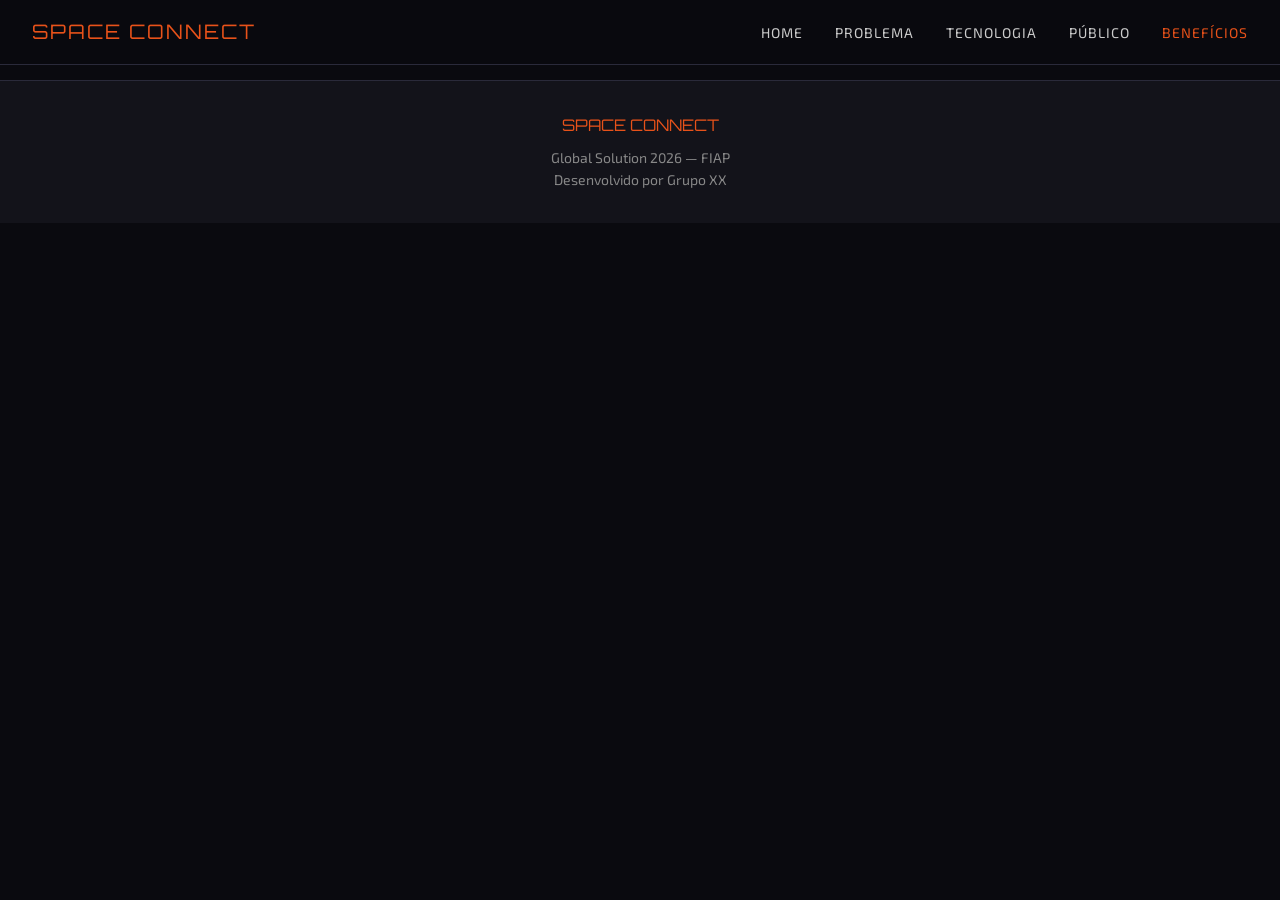
==== beneficios.html @ 13faae8f "feat: estrutura base do projeto" ====
<!DOCTYPE html>
<html lang="pt-BR">
<head>
  <meta charset="UTF-8" />
  <meta name="viewport" content="width=device-width, initial-scale=1.0" />
  <title>Space Connect</title>
  <link rel="stylesheet" href="css/style.css" />
</head>
<body>

  <!-- header -->
  <header class="header">
    <a href="index.html" class="header__logo">SPACE CONNECT</a>
    <button class="menu-toggle" aria-label="Abrir menu">
      <span></span><span></span><span></span>
    </button>
    <nav>
      <ul class="nav__lista">
        <li><a href="index.html"      class="nav__link">Home</a></li>
        <li><a href="problema.html"   class="nav__link">Problema</a></li>
        <li><a href="tecnologia.html" class="nav__link">Tecnologia</a></li>
        <li><a href="publico.html"    class="nav__link">Público</a></li>
        <li><a href="beneficios.html" class="nav__link">Benefícios</a></li>
      </ul>
    </nav>
  </header>

  <!-- Conteudo -->
  <main style="padding-top: 80px;">

  </main>

  <!-- Footer -->
  <footer class="footer">
    <p class="footer__nome">SPACE CONNECT</p>
    <p>Global Solution 2026 — FIAP</p>
    <p>Desenvolvido por Grupo XX</p>
  </footer>

  <script src="js/main.js"></script>
</body>
</html>
---- css/style.css ----
@import url('https://fonts.googleapis.com/css2?family=Orbitron:wght@400;700;900&family=Exo+2:wght@300;400;600&display=swap');
@import 'reset.css';
@import 'variables.css';

/* ========================
   BASE
======================== */
body {
  background-color: var(--cor-fundo);
  color: var(--cor-texto);
  font-family: var(--fonte-corpo);
}

h1, h2, h3, h4 {
  font-family: var(--fonte-titulo);
  color: var(--cor-secundaria);
  line-height: 1.2;
}

/* ========================
   HEADER / NAV
======================== */
.header {
  position: fixed;
  top: 0;
  left: 0;
  width: 100%;
  z-index: 100;
  padding: var(--espaco-sm) var(--espaco-md);
  display: flex;
  justify-content: space-between;
  align-items: center;
  background: rgba(10, 10, 15, 0.85);
  backdrop-filter: blur(10px);
  border-bottom: 1px solid var(--cor-borda);
}

.header__logo {
  font-family: var(--fonte-titulo);
  font-size: var(--tamanho-lg);
  color: var(--cor-primaria);
  letter-spacing: 2px;
}

.nav__lista {
  display: flex;
  gap: var(--espaco-md);
}

.nav__link {
  font-size: var(--tamanho-sm);
  color: var(--cor-texto);
  letter-spacing: 1px;
  text-transform: uppercase;
  transition: color var(--transicao);
  position: relative;
}

.nav__link::after {
  content: '';
  position: absolute;
  bottom: -4px;
  left: 0;
  width: 0;
  height: 2px;
  background: var(--cor-primaria);
  transition: width var(--transicao);
}

.nav__link:hover {
  color: var(--cor-primaria);
}

.nav__link:hover::after {
  width: 100%;
}

.nav__link.ativo {
  color: var(--cor-primaria);
}

/* Menu hambúrguer */
.menu-toggle {
  display: none;
  flex-direction: column;
  gap: 5px;
  cursor: pointer;
}

.menu-toggle span {
  width: 24px;
  height: 2px;
  background: var(--cor-secundaria);
  transition: all var(--transicao);
}

/* ========================
   FOOTER
======================== */
.footer {
  background: var(--cor-fundo-card);
  border-top: 1px solid var(--cor-borda);
  padding: var(--espaco-md);
  text-align: center;
  color: var(--cor-texto-suave);
  font-size: var(--tamanho-sm);
}

.footer__nome {
  color: var(--cor-primaria);
  font-family: var(--fonte-titulo);
  font-size: var(--tamanho-md);
  margin-bottom: var(--espaco-xs);
}

/* ========================
   SEÇÕES GERAIS
======================== */
.secao {
  padding: var(--espaco-lg) var(--espaco-md);
  max-width: 1200px;
  margin: 0 auto;
}

.secao__titulo {
  font-size: var(--tamanho-xl);
  margin-bottom: var(--espaco-md);
  text-align: center;
}

.secao__titulo span {
  color: var(--cor-primaria);
}

/* ========================
   CARDS
======================== */
.card {
  background: var(--cor-fundo-card);
  border: 1px solid var(--cor-borda);
  border-radius: var(--raio-borda);
  padding: var(--espaco-md);
  transition: transform var(--transicao), border-color var(--transicao);
}

.card:hover {
  transform: translateY(-4px);
  border-color: var(--cor-primaria);
}

/* ========================
   BOTÕES
======================== */
.btn {
  display: inline-block;
  padding: 0.75rem 2rem;
  border-radius: var(--raio-borda);
  font-family: var(--fonte-titulo);
  font-size: var(--tamanho-sm);
  letter-spacing: 1px;
  text-transform: uppercase;
  transition: all var(--transicao);
}

.btn--primario {
  background: var(--cor-primaria);
  color: var(--cor-secundaria);
}

.btn--primario:hover {
  background: transparent;
  border: 1px solid var(--cor-primaria);
  color: var(--cor-primaria);
}

/* ========================
   RESPONSIVIDADE
======================== */
@media (max-width: 768px) {
  .menu-toggle {
    display: flex;
  }

  .nav__lista {
    display: none;
    flex-direction: column;
    position: absolute;
    top: 100%;
    left: 0;
    width: 100%;
    background: var(--cor-fundo);
    padding: var(--espaco-sm) var(--espaco-md);
    border-top: 1px solid var(--cor-borda);
  }

  .nav__lista.aberto {
    display: flex;
  }

  .secao__titulo {
    font-size: var(--tamanho-lg);
  }
}

/* ========================
   ANIMAÇÕES
======================== */
.fade-in {
  opacity: 0;
  transform: translateY(20px);
  transition: opacity 0.6s ease, transform 0.6s ease;
}

.fade-in.visivel {
  opacity: 1;
  transform: translateY(0);
}
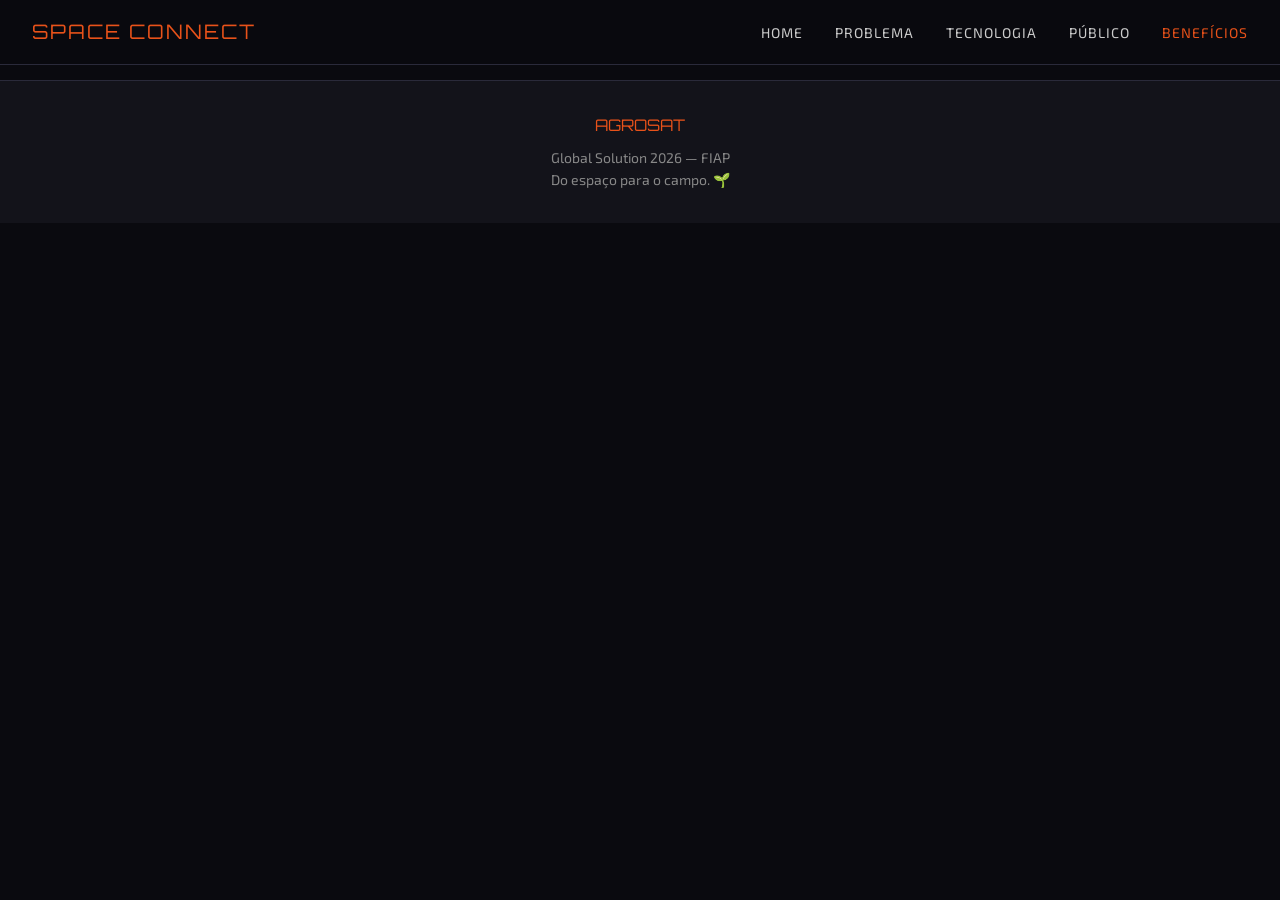
==== commit ad773772: "Style: Alinhado footer nas paginas" ====
--- a/beneficios.html
+++ b/beneficios.html
@@ -3,7 +3,7 @@
 <head>
   <meta charset="UTF-8" />
   <meta name="viewport" content="width=device-width, initial-scale=1.0" />
-  <title>Space Connect</title>
+  <title>AgroSat</title>
   <link rel="stylesheet" href="css/style.css" />
 </head>
 <body>
@@ -32,9 +32,9 @@
 
   <!-- Footer -->
   <footer class="footer">
-    <p class="footer__nome">SPACE CONNECT</p>
+    <p class="footer__nome">AGROSAT</p>
     <p>Global Solution 2026 — FIAP</p>
-    <p>Desenvolvido por Grupo XX</p>
+    <p>Do espaço para o campo. 🌱</p>
   </footer>
 
   <script src="js/main.js"></script>
--- a/css/style.css
+++ b/css/style.css
@@ -2,13 +2,16 @@
 @import 'reset.css';
 @import 'variables.css';
 
-/* ========================
-   BASE
-======================== */
+main {
+  padding-top: 80px;
+}
+
+/* BASE */
 body {
   background-color: var(--cor-fundo);
   color: var(--cor-texto);
   font-family: var(--fonte-corpo);
+  overflow-x: hidden;
 }
 
 h1, h2, h3, h4 {
@@ -17,9 +20,7 @@
   line-height: 1.2;
 }
 
-/* ========================
-   HEADER / NAV
-======================== */
+/* HEADER / NAV */
 .header {
   position: fixed;
   top: 0;
@@ -79,7 +80,7 @@
   color: var(--cor-primaria);
 }
 
-/* Menu hambúrguer */
+/* MENU MOBILE */
 .menu-toggle {
   display: none;
   flex-direction: column;
@@ -94,9 +95,7 @@
   transition: all var(--transicao);
 }
 
-/* ========================
-   FOOTER
-======================== */
+/* FOOTER */
 .footer {
   background: var(--cor-fundo-card);
   border-top: 1px solid var(--cor-borda);
@@ -113,9 +112,7 @@
   margin-bottom: var(--espaco-xs);
 }
 
-/* ========================
-   SEÇÕES GERAIS
-======================== */
+/* SEÇÕES */
 .secao {
   padding: var(--espaco-lg) var(--espaco-md);
   max-width: 1200px;
@@ -132,9 +129,14 @@
   color: var(--cor-primaria);
 }
 
-/* ========================
-   CARDS
-======================== */
+.secao__texto {
+  max-width: 800px;
+  margin: 0 auto var(--espaco-md);
+  text-align: center;
+  font-size: var(--tamanho-md);
+}
+
+/* CARDS */
 .card {
   background: var(--cor-fundo-card);
   border: 1px solid var(--cor-borda);
@@ -148,9 +150,23 @@
   border-color: var(--cor-primaria);
 }
 
-/* ========================
-   BOTÕES
-======================== */
+.card__icone {
+  font-size: 3rem;
+  margin-bottom: var(--espaco-sm);
+}
+
+.card__titulo {
+  font-size: var(--tamanho-lg);
+  margin-bottom: var(--espaco-xs);
+  color: var(--cor-primaria);
+}
+
+.card__texto {
+  font-size: var(--tamanho-sm);
+  color: var(--cor-texto);
+}
+
+/* BOTÕES */
 .btn {
   display: inline-block;
   padding: 0.75rem 2rem;
@@ -160,6 +176,7 @@
   letter-spacing: 1px;
   text-transform: uppercase;
   transition: all var(--transicao);
+  border: 1px solid transparent;
 }
 
 .btn--primario {
@@ -169,13 +186,129 @@
 
 .btn--primario:hover {
   background: transparent;
-  border: 1px solid var(--cor-primaria);
-  color: var(--cor-primaria);
-}
-
-/* ========================
-   RESPONSIVIDADE
-======================== */
+  border-color: var(--cor-primaria);
+  color: var(--cor-primaria);
+}
+
+/* HERO COM IMAGEM REALISTA */
+.hero {
+  min-height: 100vh;
+  display: flex;
+  align-items: center;
+  justify-content: center;
+  padding: var(--espaco-lg) var(--espaco-md);
+  position: relative;
+  overflow: hidden;
+  width: 100%;
+
+  /* IMAGEM DE FUNDO COM ESCURECIMENTO */
+  background:
+    linear-gradient(
+      135deg,
+      rgba(10, 15, 10, 0.80) 0%,
+      rgba(10, 30, 15, 0.65) 50%,
+      rgba(10, 15, 10, 0.90) 100%
+    ),
+    url('../assets/images/imagem1.jpg') center/cover no-repeat;
+  background-attachment: fixed;
+}
+
+.hero__conteudo {
+  text-align: center;
+  max-width: 800px;
+  width: 100%;
+  margin: 0 auto;
+  position: relative;
+  z-index: 2;
+  animation: subir 1s ease;
+  padding: var(--espaco-md);
+  background: rgba(10, 15, 10, 0.55);
+  backdrop-filter: blur(8px);
+  border-radius: var(--raio-borda);
+  border: 1px solid rgba(76, 175, 80, 0.2);
+}
+
+.hero__titulo {
+  font-size: clamp(3rem, 8vw, 6rem);
+  font-family: var(--fonte-titulo);
+  letter-spacing: 4px;
+  color: var(--cor-secundaria);
+  margin-bottom: var(--espaco-sm);
+  text-shadow: 0 2px 15px rgba(0, 0, 0, 0.9);
+}
+
+.hero__titulo span {
+  color: var(--cor-primaria);
+}
+
+.hero__slogan {
+  font-size: var(--tamanho-lg);
+  color: var(--cor-destaque);
+  margin-bottom: var(--espaco-sm);
+  font-style: italic;
+  text-shadow: 0 2px 10px rgba(0, 0, 0, 0.8);
+}
+
+.hero__descricao {
+  font-size: var(--tamanho-md);
+  margin-bottom: var(--espaco-md);
+  color: var(--cor-texto);
+  max-width: 600px;
+  margin-left: auto;
+  margin-right: auto;
+  text-shadow: 0 1px 8px rgba(0, 0, 0, 0.9);
+}
+
+@keyframes subir {
+  from { opacity: 0; transform: translateY(30px); }
+  to   { opacity: 1; transform: translateY(0); }
+}
+
+/* ANTENA PULSANTE */
+.antena {
+  position: absolute;
+  bottom: 40px;
+  right: 40px;
+  font-size: 3rem;
+  z-index: 1;
+}
+
+.onda {
+  position: absolute;
+  top: 50%;
+  left: 50%;
+  width: 60px;
+  height: 60px;
+  border: 2px solid var(--cor-primaria);
+  border-radius: 50%;
+  transform: translate(-50%, -50%);
+  animation: pulsar 3s ease-out infinite;
+  opacity: 0;
+}
+
+.onda:nth-child(2) { animation-delay: 1s; }
+.onda:nth-child(3) { animation-delay: 2s; }
+
+@keyframes pulsar {
+  0%   { transform: translate(-50%, -50%) scale(0.5); opacity: 1; }
+  100% { transform: translate(-50%, -50%) scale(3);   opacity: 0; }
+}
+
+/* DESTAQUES  */
+.destaques__grid {
+  display: grid;
+  grid-template-columns: repeat(auto-fit, minmax(260px, 1fr));
+  gap: var(--espaco-md);
+  margin-top: var(--espaco-md);
+}
+
+/* CTA */
+.cta {
+  text-align: center;
+  padding-bottom: var(--espaco-lg);
+}
+
+/* RESPONSIVIDADE */
 @media (max-width: 768px) {
   .menu-toggle {
     display: flex;
@@ -200,11 +333,20 @@
   .secao__titulo {
     font-size: var(--tamanho-lg);
   }
-}
-
-/* ========================
-   ANIMAÇÕES
-======================== */
+
+  .antena {
+    bottom: 20px;
+    right: 20px;
+    font-size: 2rem;
+  }
+
+  /* No celular */
+  .hero {
+    background-attachment: scroll;
+  }
+}
+
+/* ANIMAÇÕES GERAIS */
 .fade-in {
   opacity: 0;
   transform: translateY(20px);
@@ -214,4 +356,721 @@
 .fade-in.visivel {
   opacity: 1;
   transform: translateY(0);
+}
+
+/* ── HERO ── */
+.publico-hero {
+  min-height: 42vh;
+  display: flex;
+  align-items: flex-end;
+  padding: var(--espaco-lg) var(--espaco-md) var(--espaco-md);
+  position: relative;
+  overflow: hidden;
+  background:
+    linear-gradient(to bottom, rgba(10,15,10,0.55) 0%, rgba(10,15,10,0.96) 100%),
+    url('../assets/images/imagem1.jpg') center/cover no-repeat;
+}
+.publico-hero__conteudo {
+  position: relative;
+  z-index: 2;
+  max-width: 1200px;
+  width: 100%;
+  margin: 0 auto;
+}
+.publico-hero__badge {
+  display: inline-block;
+  font-family: var(--fonte-titulo);
+  font-size: 0.7rem;
+  letter-spacing: 3px;
+  text-transform: uppercase;
+  color: var(--cor-primaria);
+  border: 1px solid var(--cor-primaria);
+  padding: 0.3rem 1rem;
+  border-radius: 2px;
+  margin-bottom: var(--espaco-sm);
+  opacity: 0;
+  animation: subir 0.6s ease 0.1s forwards;
+}
+.publico-hero__titulo {
+  font-size: clamp(2.2rem, 6vw, 4.5rem);
+  font-family: var(--fonte-titulo);
+  color: var(--cor-secundaria);
+  line-height: 1.1;
+  max-width: 700px;
+  opacity: 0;
+  animation: subir 0.6s ease 0.25s forwards;
+}
+.publico-hero__titulo span { color: var(--cor-primaria); }
+
+/* ── LINHA DECORATIVA ── */
+.linha-decorativa {
+  width: 100%;
+  height: 1px;
+  background: linear-gradient(to right, var(--cor-primaria), transparent);
+}
+
+/* ── CONTEÚDO ── */
+.publico-conteudo {
+  max-width: 1200px;
+  margin: 0 auto;
+  padding: var(--espaco-lg) var(--espaco-md);
+}
+
+/* ── INTRO ── */
+.publico-intro {
+  text-align: center;
+  max-width: 700px;
+  margin: 0 auto var(--espaco-lg);
+}
+.publico-intro__texto {
+  font-size: var(--tamanho-md);
+  color: var(--cor-texto);
+  line-height: 1.8;
+}
+
+/* ── SEÇÃO TÍTULO ── */
+.publico-secao-titulo {
+  font-size: var(--tamanho-lg);
+  font-family: var(--fonte-titulo);
+  color: var(--cor-secundaria);
+  margin-bottom: var(--espaco-md);
+  display: flex;
+  align-items: center;
+  gap: var(--espaco-sm);
+}
+.publico-secao-titulo::after {
+  content: '';
+  flex: 1;
+  height: 1px;
+  background: var(--cor-borda);
+}
+
+/* ── GRID DE ATORES ── */
+.atores-grid {
+  display: grid;
+  grid-template-columns: repeat(2, 1fr);
+  gap: var(--espaco-md);
+  margin-bottom: var(--espaco-lg);
+}
+
+/* card principal (agricultor) ocupa linha inteira */
+.ator-card--destaque {
+  grid-column: 1 / -1;
+  display: grid;
+  grid-template-columns: auto 1fr;
+  gap: var(--espaco-md);
+  align-items: center;
+}
+
+.ator-card {
+  background: var(--cor-fundo-card);
+  border: 1px solid var(--cor-borda);
+  border-radius: var(--raio-borda);
+  padding: var(--espaco-md);
+  transition: transform var(--transicao), border-color var(--transicao);
+  position: relative;
+  overflow: hidden;
+}
+.ator-card::before {
+  content: '';
+  position: absolute;
+  top: 0; left: 0; right: 0;
+  height: 3px;
+}
+.ator-card--agricultor::before { background: var(--cor-primaria); }
+.ator-card--tecnico::before    { background: #FFC107; }
+.ator-card--admin::before      { background: #2196F3; }
+.ator-card--satelite::before   { background: #9C27B0; }
+
+.ator-card:hover {
+  transform: translateY(-4px);
+  border-color: var(--cor-primaria);
+}
+
+.ator-card__icone {
+  font-size: 3.5rem;
+  line-height: 1;
+}
+
+.ator-card__tag {
+  font-family: var(--fonte-titulo);
+  font-size: 0.65rem;
+  letter-spacing: 3px;
+  text-transform: uppercase;
+  margin-bottom: var(--espaco-xs);
+}
+.ator-card--agricultor .ator-card__tag { color: var(--cor-primaria); }
+.ator-card--tecnico    .ator-card__tag { color: #FFC107; }
+.ator-card--admin      .ator-card__tag { color: #2196F3; }
+.ator-card--satelite   .ator-card__tag { color: #9C27B0; }
+
+.ator-card__titulo {
+  font-family: var(--fonte-titulo);
+  font-size: var(--tamanho-lg);
+  color: var(--cor-secundaria);
+  margin-bottom: var(--espaco-xs);
+}
+
+.ator-card__texto {
+  font-size: var(--tamanho-sm);
+  color: var(--cor-texto-suave);
+  line-height: 1.7;
+}
+
+/* badge "Usuário Primário" */
+.ator-card__badge {
+  display: inline-block;
+  margin-top: var(--espaco-sm);
+  font-family: var(--fonte-titulo);
+  font-size: 0.65rem;
+  letter-spacing: 2px;
+  text-transform: uppercase;
+  padding: 0.25rem 0.8rem;
+  border-radius: 2px;
+  background: rgba(76,175,80,0.12);
+  color: var(--cor-primaria);
+  border: 1px solid var(--cor-primaria);
+}
+
+/* ── LISTA DE ACESSO ── */
+.ator-card__acesso {
+  margin-top: var(--espaco-sm);
+  display: flex;
+  flex-wrap: wrap;
+  gap: 8px;
+}
+.ator-card__acesso-item {
+  font-size: 0.72rem;
+  padding: 0.2rem 0.7rem;
+  border-radius: 2px;
+  background: var(--cor-fundo);
+  border: 1px solid var(--cor-borda);
+  color: var(--cor-texto-suave);
+  font-family: var(--fonte-titulo);
+  letter-spacing: 1px;
+  text-transform: uppercase;
+}
+
+/* ── CTA FINAL ── */
+.publico-cta {
+  text-align: center;
+  padding-bottom: var(--espaco-lg);
+}
+.publico-cta__texto {
+  font-size: var(--tamanho-md);
+  color: var(--cor-texto-suave);
+  margin-bottom: var(--espaco-md);
+  max-width: 600px;
+  margin-left: auto;
+  margin-right: auto;
+  line-height: 1.7;
+}
+
+/* ── RESPONSIVO ── */
+@media (max-width: 768px) {
+  .atores-grid { grid-template-columns: 1fr; }
+  .ator-card--destaque {
+    grid-column: auto;
+    grid-template-columns: 1fr;
+  }
+}
+
+/* ================================================== */
+/* TECNOLOGIA */
+/* ================================================== */
+
+.tech-page {
+  position: relative;
+}
+
+/* textura de fundo */
+
+.tech-page::before {
+  content: '';
+  position: fixed;
+  inset: 0;
+
+  background-image:
+    radial-gradient(
+      rgba(255,255,255,0.03) 1px,
+      transparent 1px
+    );
+
+  background-size: 30px 30px;
+
+  pointer-events: none;
+  z-index: -1;
+}
+
+/* -------- HERO -------- */
+
+.tech-hero {
+  min-height: 78vh;
+  display: flex;
+  align-items: center;
+  justify-content: center;
+  padding: var(--espaco-xl) var(--espaco-md);
+  position: relative;
+  overflow: hidden;
+
+  background:
+    linear-gradient(
+      135deg,
+      rgba(5, 10, 20, 0.88) 0%,
+      rgba(10, 20, 35, 0.72) 50%,
+      rgba(5, 10, 20, 0.92) 100%
+    ),
+    url('../assets/images/tecnologia.jpeg') center/cover no-repeat;
+
+  background-attachment: fixed;
+}
+
+/* glow */
+
+.tech-hero__glow {
+  position: absolute;
+  width: 500px;
+  height: 500px;
+
+  background: rgba(232,82,26,0.10);
+
+  border-radius: 50%;
+  filter: blur(120px);
+
+  top: -150px;
+  right: -100px;
+}
+
+.tech-hero__conteudo {
+  position: relative;
+  z-index: 2;
+
+  max-width: 850px;
+  text-align: center;
+}
+
+.tech-hero__badge {
+  display: inline-block;
+
+  padding: 0.4rem 1rem;
+  margin-bottom: var(--espaco-sm);
+
+  border: 1px solid var(--cor-primaria);
+  border-radius: 40px;
+
+  color: var(--cor-primaria);
+
+  font-size: 0.75rem;
+  letter-spacing: 2px;
+  text-transform: uppercase;
+}
+
+.tech-hero__titulo {
+  font-size: clamp(3rem, 7vw, 5rem);
+  margin-bottom: var(--espaco-md);
+  line-height: 1.1;
+}
+
+.tech-hero__titulo span {
+  color: var(--cor-primaria);
+}
+
+.tech-hero__texto {
+  max-width: 700px;
+
+  margin:
+    0 auto
+    var(--espaco-md);
+
+  color: var(--cor-texto);
+
+  line-height: 1.9;
+  font-size: 1.1rem;
+}
+
+/* -------- INTRO -------- */
+
+.tech-intro__container {
+  display: grid;
+  grid-template-columns: 1fr 1fr;
+  gap: var(--espaco-lg);
+  align-items: center;
+}
+
+.tech-intro__texto p {
+  margin-bottom: var(--espaco-sm);
+  line-height: 1.9;
+}
+
+.tech-intro__visual {
+  display: flex;
+  flex-direction: column;
+  gap: var(--espaco-sm);
+}
+
+.visual-card {
+  background: var(--cor-fundo-card);
+  border: 1px solid var(--cor-borda);
+  border-radius: var(--raio-borda);
+
+  padding: var(--espaco-md);
+
+  display: flex;
+  align-items: center;
+  gap: var(--espaco-sm);
+
+  transition: var(--transicao);
+}
+
+.visual-card:hover {
+  transform: translateX(6px);
+  border-color: var(--cor-primaria);
+}
+
+.visual-card span {
+  font-size: 2rem;
+}
+
+/* -------- STATS -------- */
+
+.tech-stats {
+  padding-top: 0;
+}
+
+.stats-grid {
+  display: grid;
+  grid-template-columns: repeat(auto-fit, minmax(220px, 1fr));
+  gap: var(--espaco-md);
+}
+
+.stat-card {
+  background:
+    linear-gradient(
+      180deg,
+      rgba(255,255,255,0.03),
+      rgba(255,255,255,0.01)
+    );
+
+  border: 1px solid var(--cor-borda);
+  border-radius: var(--raio-borda);
+
+  padding: var(--espaco-md);
+
+  text-align: center;
+}
+
+.stat-card strong {
+  display: block;
+
+  margin-bottom: 0.5rem;
+
+  font-size: 2rem;
+  color: var(--cor-primaria);
+
+  font-family: var(--fonte-titulo);
+}
+
+.stat-card span {
+  color: var(--cor-texto-suave);
+}
+
+/* -------- HEADER -------- */
+
+.tech-header {
+  margin-bottom: var(--espaco-lg);
+  text-align: center;
+}
+
+.tech-header::after {
+  content: '';
+
+  width: 80px;
+  height: 2px;
+
+  background: var(--cor-primaria);
+
+  display: block;
+
+  margin:
+    1rem auto 0;
+}
+
+/* -------- PROCESSO -------- */
+
+.processo-grid {
+  display: grid;
+  grid-template-columns: repeat(auto-fit, minmax(250px, 1fr));
+  gap: var(--espaco-md);
+}
+
+.processo-card {
+  background: var(--cor-fundo-card);
+
+  border: 1px solid var(--cor-borda);
+  border-radius: var(--raio-borda);
+
+  padding: var(--espaco-md);
+
+  transition: var(--transicao);
+}
+
+.processo-card:hover {
+  transform: translateY(-6px);
+  border-color: var(--cor-primaria);
+}
+
+.processo-card__topo {
+  display: flex;
+  justify-content: space-between;
+  align-items: center;
+
+  margin-bottom: var(--espaco-md);
+}
+
+.processo-card__numero {
+  color: var(--cor-primaria);
+
+  font-family: var(--fonte-titulo);
+  font-size: 1.3rem;
+}
+
+.processo-card__icone {
+  font-size: 2rem;
+}
+
+.processo-card__titulo {
+  margin-bottom: var(--espaco-sm);
+}
+
+.processo-card__texto {
+  color: var(--cor-texto-suave);
+  line-height: 1.8;
+}
+
+/* -------- RECURSOS -------- */
+
+.tech-recursos {
+  background:
+    linear-gradient(
+      to bottom,
+      rgba(255,255,255,0.02),
+      transparent
+    );
+}
+
+.recursos-grid {
+  display: grid;
+  grid-template-columns: repeat(auto-fit, minmax(240px, 1fr));
+  gap: var(--espaco-md);
+}
+
+.recurso-card {
+  background: var(--cor-fundo-card);
+
+  border: 1px solid var(--cor-borda);
+  border-radius: var(--raio-borda);
+
+  padding: var(--espaco-md);
+
+  transition: var(--transicao);
+}
+
+.recurso-card:hover {
+  transform: translateY(-6px);
+  border-color: var(--cor-primaria);
+}
+
+.recurso-card__icone {
+  width: 70px;
+  height: 70px;
+
+  display: flex;
+  align-items: center;
+  justify-content: center;
+
+  margin-bottom: var(--espaco-sm);
+
+  border-radius: 50%;
+
+  background: rgba(232,82,26,0.1);
+  border: 1px solid rgba(232,82,26,0.3);
+
+  font-size: 2rem;
+}
+
+.recurso-card__titulo {
+  margin-bottom: var(--espaco-sm);
+  color: var(--cor-primaria);
+}
+
+.recurso-card__texto {
+  color: var(--cor-texto-suave);
+  line-height: 1.8;
+}
+
+/* -------- DASHBOARD -------- */
+
+.dashboard {
+  display: grid;
+  grid-template-columns: 1fr 1fr;
+  gap: var(--espaco-lg);
+
+  align-items: center;
+}
+
+.dashboard__label {
+  color: var(--cor-primaria);
+
+  margin-bottom: var(--espaco-sm);
+
+  text-transform: uppercase;
+  letter-spacing: 2px;
+}
+
+.dashboard__titulo {
+  margin-bottom: var(--espaco-sm);
+  font-size: clamp(2rem, 5vw, 3rem);
+}
+
+.dashboard__texto {
+  color: var(--cor-texto);
+  line-height: 1.9;
+}
+
+.dashboard__mockup {
+  display: flex;
+  flex-direction: column;
+  gap: var(--espaco-sm);
+}
+
+.mockup-card {
+  background: var(--cor-fundo-card);
+
+  border: 1px solid var(--cor-borda);
+  border-radius: var(--raio-borda);
+
+  padding: var(--espaco-md);
+}
+
+.mockup-card p {
+  margin-bottom: 0.5rem;
+  color: var(--cor-texto-suave);
+}
+
+.mockup-card strong {
+  font-size: 1.4rem;
+}
+
+.mockup-card--alerta {
+  border-color: #ff5252;
+}
+
+/* -------- IMPACTO -------- */
+
+.tech-impacto {
+  padding:
+    var(--espaco-xl)
+    var(--espaco-md);
+
+  background:
+    linear-gradient(
+      rgba(19,19,26,0.8),
+      rgba(10,10,15,0.95)
+    );
+
+  text-align: center;
+}
+
+.tech-impacto__conteudo {
+  max-width: 850px;
+  margin: 0 auto;
+}
+
+.tech-impacto__texto {
+  line-height: 1.9;
+  font-size: 1.1rem;
+}
+
+/* ---------- CTA FINAL ---------- */
+
+.tech-cta {
+  text-align: center;
+
+  padding:
+    var(--espaco-lg)
+    var(--espaco-md);
+
+  position: relative;
+}
+
+/* linha simples acima */
+.tech-cta::before {
+  content: '';
+
+  display: block;
+
+  width: 120px;
+  height: 1px;
+
+  margin:
+    0 auto
+    2.5rem;
+
+  background:
+    linear-gradient(
+      to right,
+      transparent,
+      var(--cor-primaria),
+      transparent
+    );
+}
+
+.tech-cta__titulo {
+  font-size: clamp(2rem, 5vw, 4rem);
+
+  margin-bottom: 1rem;
+
+  max-width: 900px;
+  margin-inline: auto;
+}
+
+.tech-cta__texto {
+  color: var(--cor-texto-suave);
+
+  margin-bottom: 2rem;
+
+  font-size: var(--tamanho-md);
+}
+
+/* -------- RESPONSIVO -------- */
+
+@media (max-width: 900px) {
+
+  .tech-intro__container,
+  .dashboard {
+    grid-template-columns: 1fr;
+  }
+
+}
+
+@media (max-width: 768px) {
+
+  .tech-hero {
+    min-height: 75vh;
+
+    padding:
+      calc(var(--espaco-xl) + 40px)
+      var(--espaco-sm)
+      var(--espaco-lg);
+  }
+
+  .tech-hero__texto {
+    font-size: 1rem;
+  }
+
+  .processo-grid,
+  .recursos-grid {
+    grid-template-columns: 1fr;
+  }
+
 }
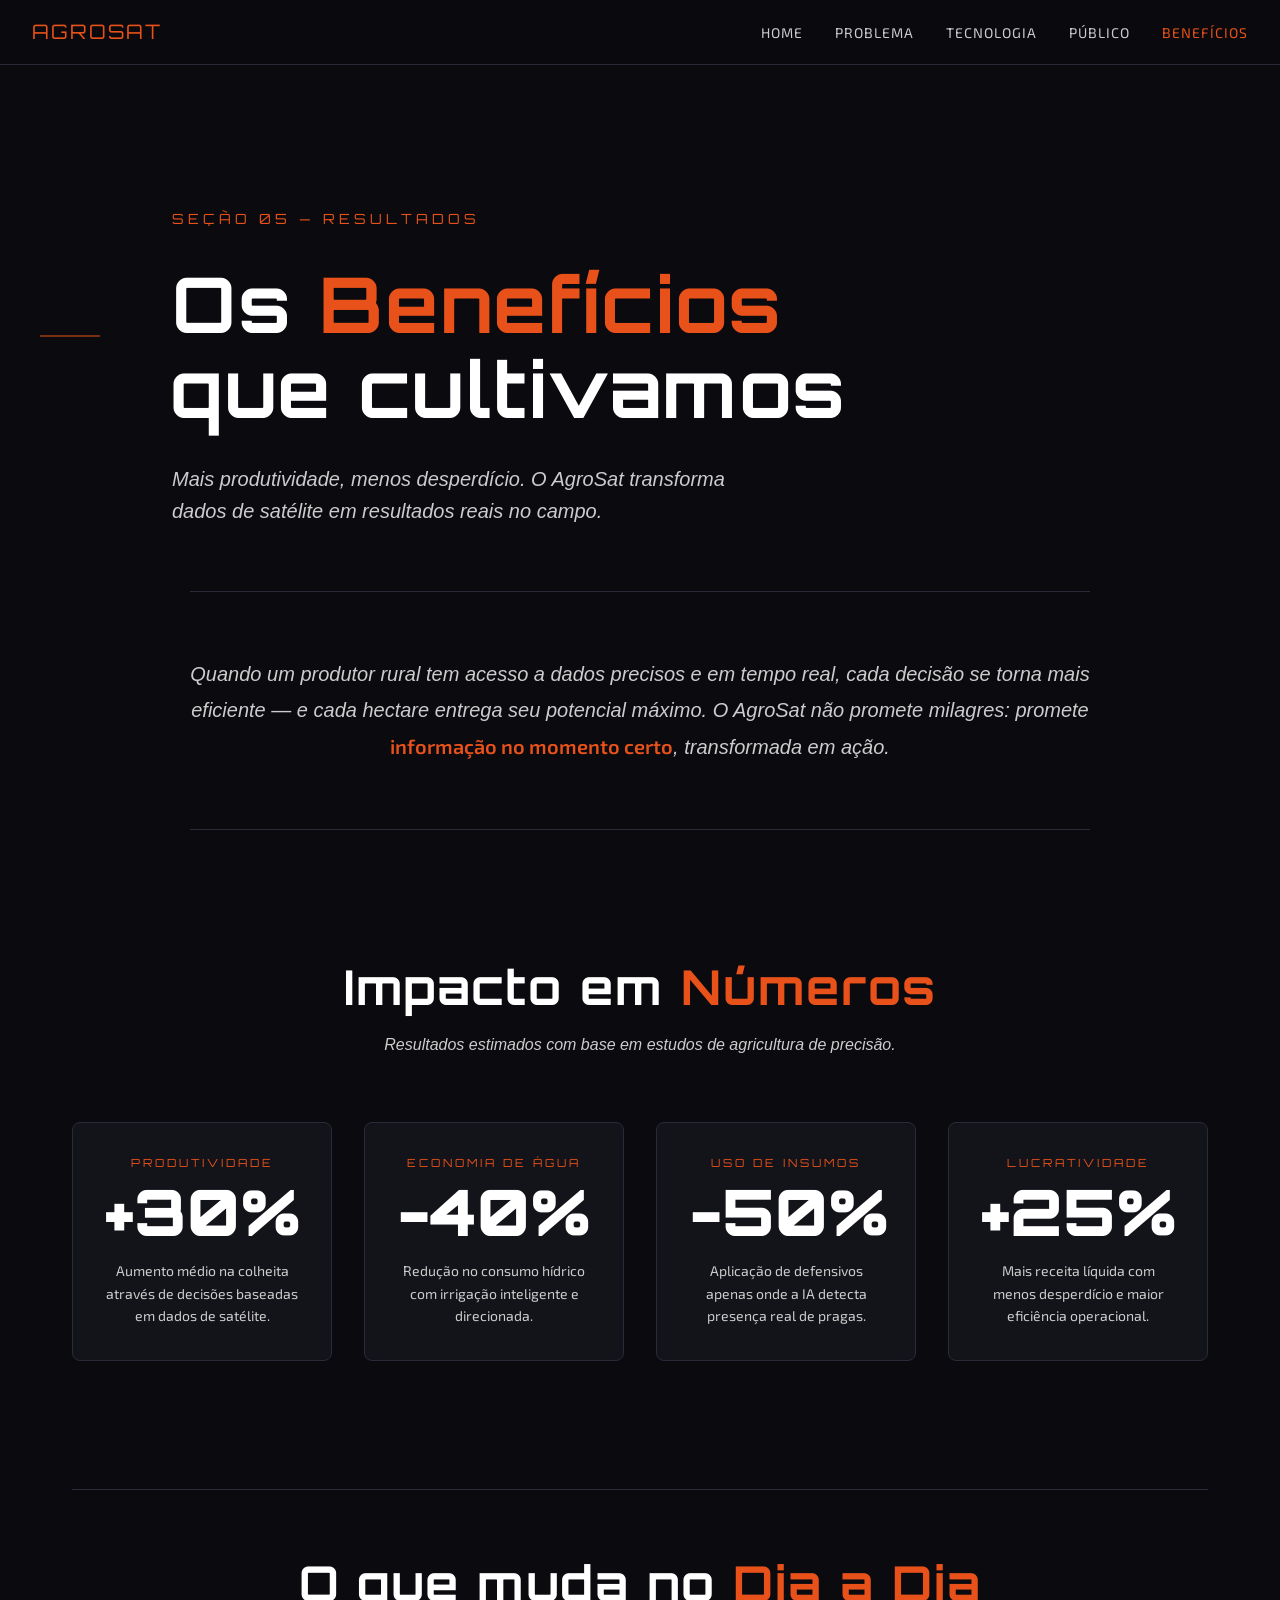
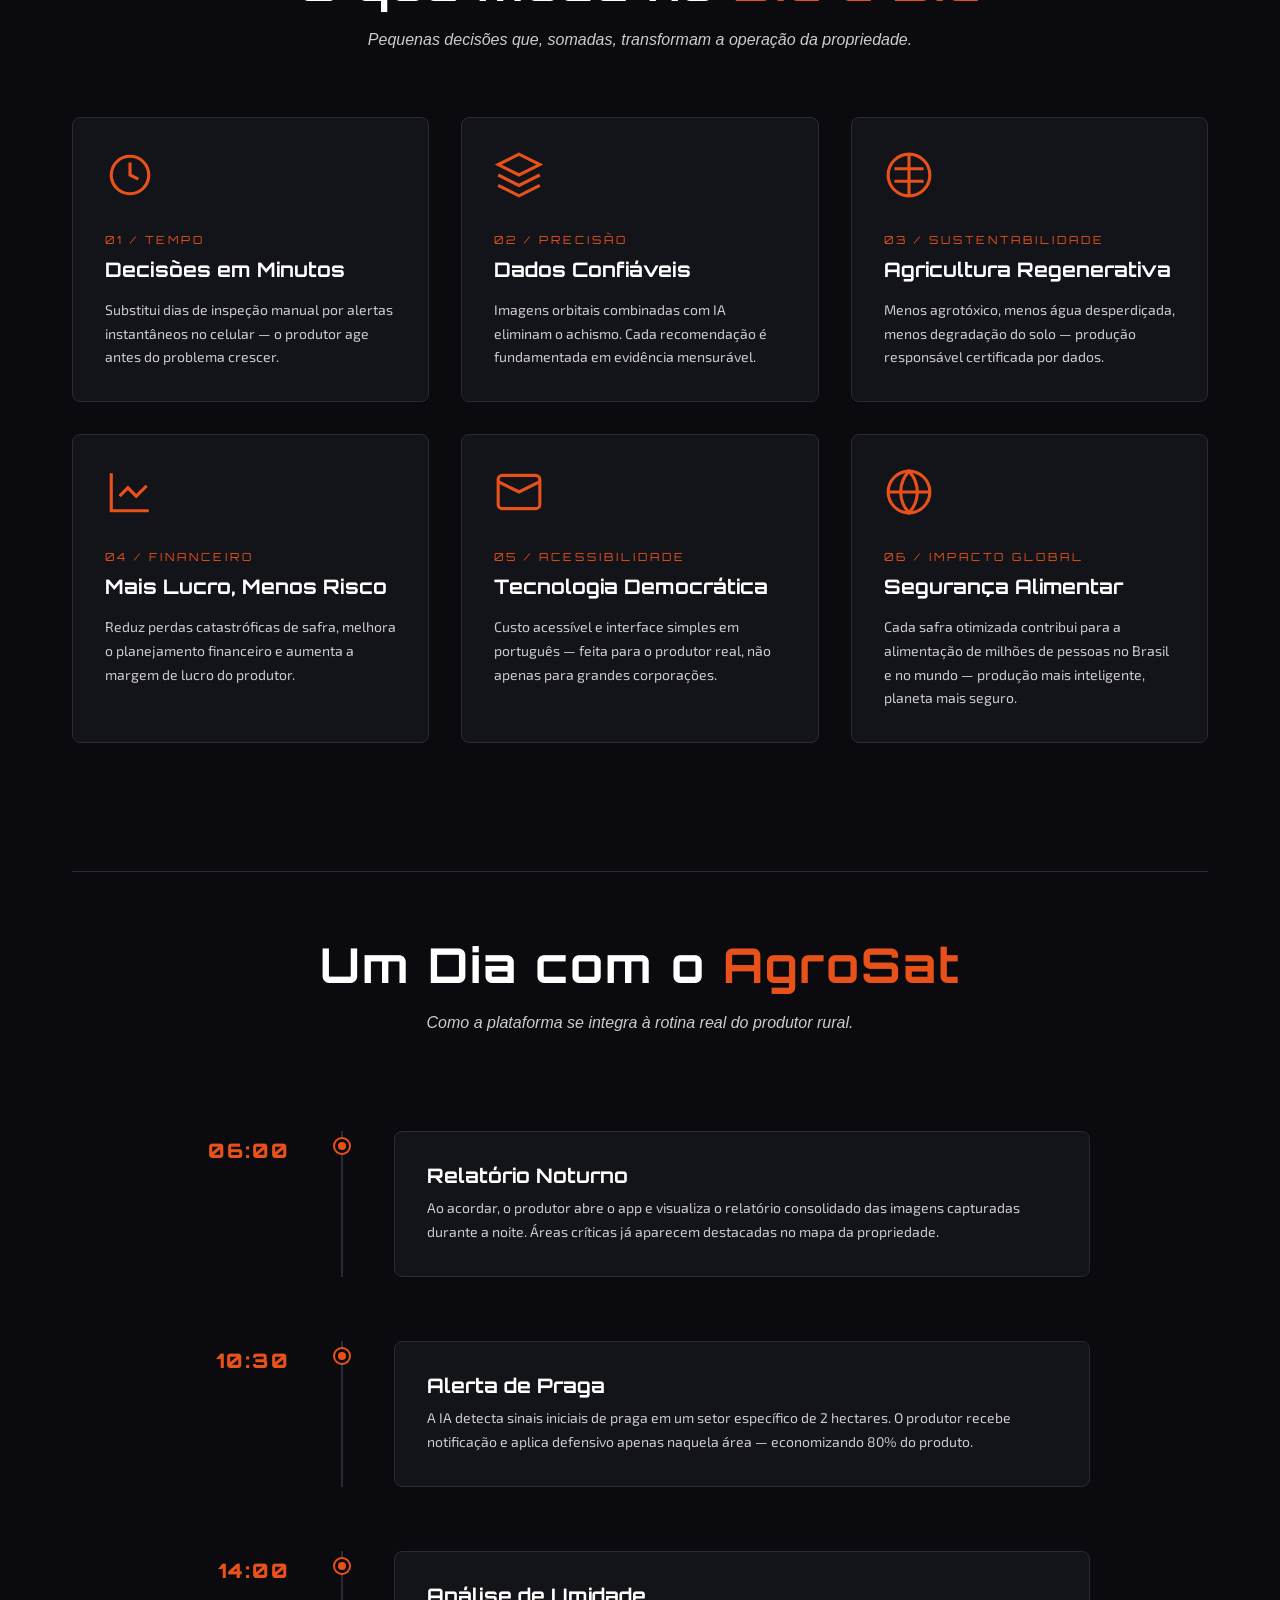
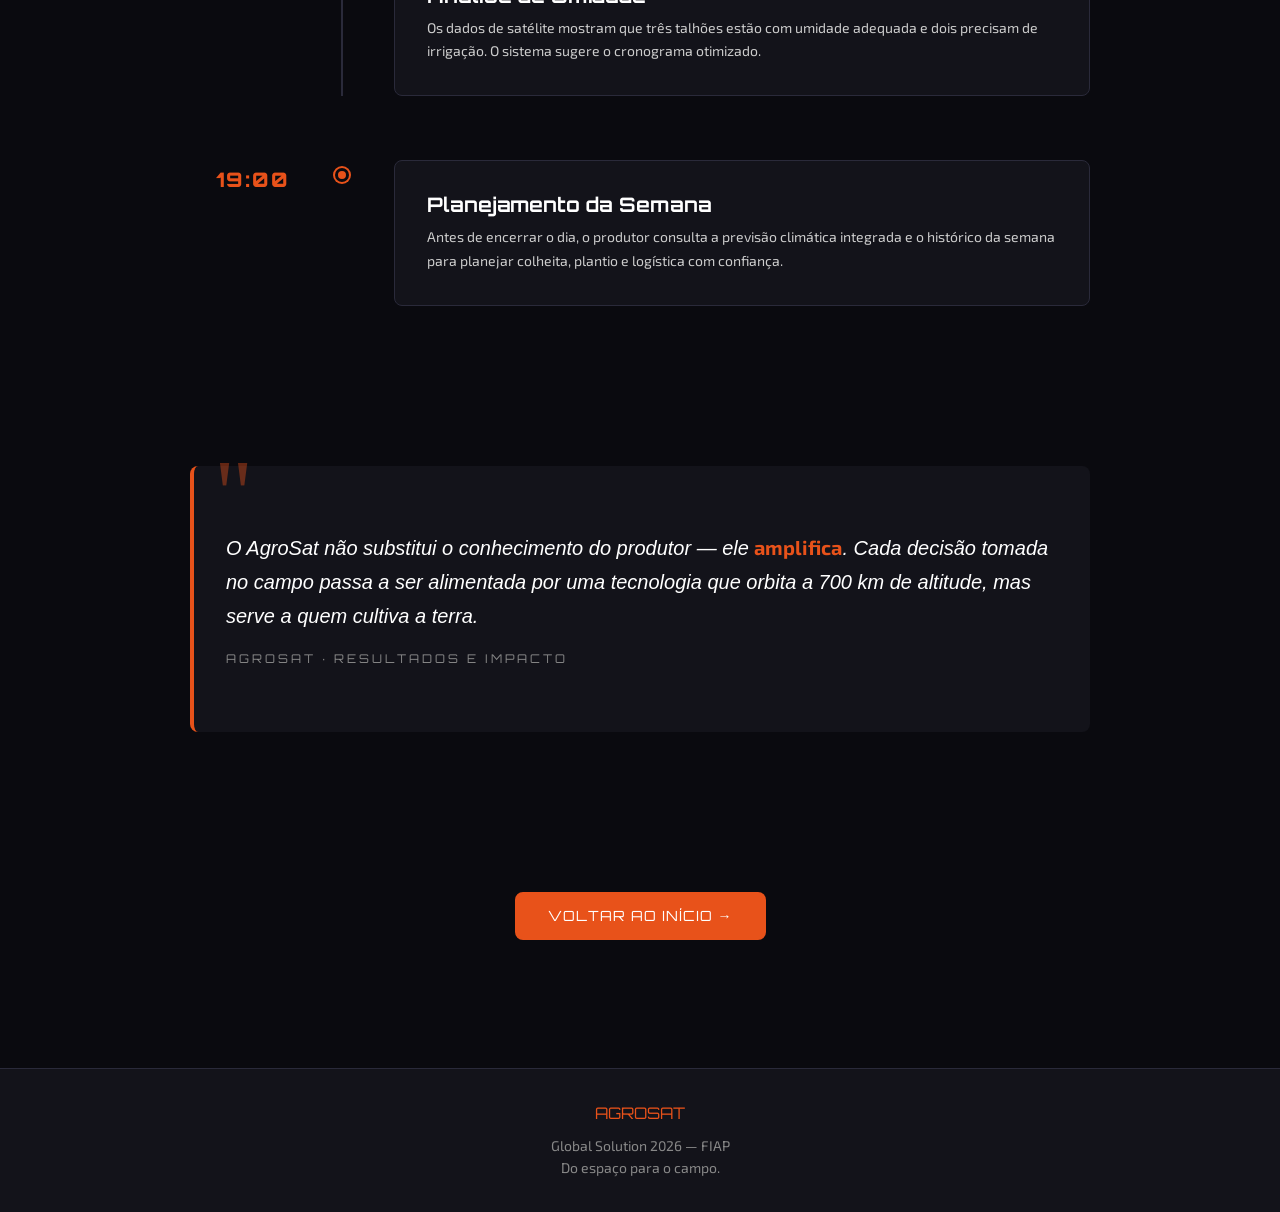
==== commit ac4bce66: "feat: pagina beneficios com css" ====
--- a/beneficios.html
+++ b/beneficios.html
@@ -3,14 +3,14 @@
 <head>
   <meta charset="UTF-8" />
   <meta name="viewport" content="width=device-width, initial-scale=1.0" />
-  <title>AgroSat</title>
+  <title>AgroSat — Benefícios</title>
   <link rel="stylesheet" href="css/style.css" />
 </head>
 <body>
 
-  <!-- header -->
+  <!-- HEADER -->
   <header class="header">
-    <a href="index.html" class="header__logo">SPACE CONNECT</a>
+    <a href="index.html" class="header__logo">AGROSAT</a>
     <button class="menu-toggle" aria-label="Abrir menu">
       <span></span><span></span><span></span>
     </button>
@@ -25,8 +25,261 @@
     </nav>
   </header>
 
-  <!-- Conteudo -->
-  <main style="padding-top: 80px;">
+  <main>
+
+    <!-- HERO -->
+    <section class="problema-hero">
+      <div class="problema-hero__conteudo">
+        <p class="problema-hero__badge">SEÇÃO 05 — RESULTADOS</p>
+        <h1 class="problema-hero__titulo">
+          Os <span>Benefícios</span><br>que cultivamos
+        </h1>
+        <p class="problema-hero__subtitulo">
+          Mais produtividade, menos desperdício. O AgroSat transforma dados de satélite
+          em resultados reais no campo.
+        </p>
+      </div>
+    </section>
+
+    <!-- Conteudo principal -->
+    <div class="problema-conteudo">
+
+      <!-- Intro -->
+      <div class="beneficios-intro fade-in">
+        <p>
+          Quando um produtor rural tem acesso a dados precisos e em tempo real, cada decisão
+          se torna mais eficiente — e cada hectare entrega seu potencial máximo. O AgroSat
+          não promete milagres: promete <strong>informação no momento certo</strong>,
+          transformada em ação.
+        </p>
+      </div>
+
+      <!-- MÉTRICAS  -->
+      <h2 class="dimensoes__titulo fade-in">Impacto em <span>Números</span></h2>
+      <p class="dimensoes__subtitulo fade-in">
+        Resultados estimados com base em estudos de agricultura de precisão.
+      </p>
+
+      <div class="metricas__grid fade-in">
+
+        <div class="metrica-card">
+          <p class="metrica-card__label">Produtividade</p>
+          <div class="metrica-card__numero">+30%</div>
+          <p class="metrica-card__texto">
+            Aumento médio na colheita através de decisões baseadas em dados de satélite.
+          </p>
+        </div>
+
+        <div class="metrica-card">
+          <p class="metrica-card__label">Economia de Água</p>
+          <div class="metrica-card__numero">-40%</div>
+          <p class="metrica-card__texto">
+            Redução no consumo hídrico com irrigação inteligente e direcionada.
+          </p>
+        </div>
+
+        <div class="metrica-card">
+          <p class="metrica-card__label">Uso de Insumos</p>
+          <div class="metrica-card__numero">-50%</div>
+          <p class="metrica-card__texto">
+            Aplicação de defensivos apenas onde a IA detecta presença real de pragas.
+          </p>
+        </div>
+
+        <div class="metrica-card">
+          <p class="metrica-card__label">Lucratividade</p>
+          <div class="metrica-card__numero">+25%</div>
+          <p class="metrica-card__texto">
+            Mais receita líquida com menos desperdício e maior eficiência operacional.
+          </p>
+        </div>
+
+      </div>
+
+      <!-- Divisor -->
+      <div class="problema-intro__divisor" style="margin: 4rem 0;"></div>
+
+      <!-- Beneficios-->
+      <h2 class="dimensoes__titulo fade-in">O que muda no <span>Dia a Dia</span></h2>
+      <p class="dimensoes__subtitulo fade-in">
+        Pequenas decisões que, somadas, transformam a operação da propriedade.
+      </p>
+
+      <div class="dimensoes__grid">
+
+        <div class="dimensao-card fade-in">
+          <div class="dimensao-card__icone">
+            <svg viewBox="0 0 24 24" fill="none" stroke="currentColor" stroke-width="1.5">
+              <path d="M21 12a9 9 0 1 1-18 0 9 9 0 0 1 18 0z"/>
+              <path d="M12 6v6l4 2"/>
+            </svg>
+          </div>
+          <p class="dimensao-card__tipo">01 / Tempo</p>
+          <h3 class="dimensao-card__titulo">Decisões em Minutos</h3>
+          <p class="dimensao-card__texto">
+            Substitui dias de inspeção manual por alertas instantâneos no celular —
+            o produtor age antes do problema crescer.
+          </p>
+        </div>
+
+        <div class="dimensao-card fade-in">
+          <div class="dimensao-card__icone">
+            <svg viewBox="0 0 24 24" fill="none" stroke="currentColor" stroke-width="1.5">
+              <path d="M12 2L2 7l10 5 10-5-10-5z"/>
+              <path d="M2 17l10 5 10-5M2 12l10 5 10-5"/>
+            </svg>
+          </div>
+          <p class="dimensao-card__tipo">02 / Precisão</p>
+          <h3 class="dimensao-card__titulo">Dados Confiáveis</h3>
+          <p class="dimensao-card__texto">
+            Imagens orbitais combinadas com IA eliminam o achismo. Cada recomendação
+            é fundamentada em evidência mensurável.
+          </p>
+        </div>
+
+        <div class="dimensao-card fade-in">
+          <div class="dimensao-card__icone">
+            <svg viewBox="0 0 24 24" fill="none" stroke="currentColor" stroke-width="1.5">
+              <path d="M12 2v20M5 9h14M5 15h14"/>
+              <circle cx="12" cy="12" r="10"/>
+            </svg>
+          </div>
+          <p class="dimensao-card__tipo">03 / Sustentabilidade</p>
+          <h3 class="dimensao-card__titulo">Agricultura Regenerativa</h3>
+          <p class="dimensao-card__texto">
+            Menos agrotóxico, menos água desperdiçada, menos degradação do solo —
+            produção responsável certificada por dados.
+          </p>
+        </div>
+
+        <div class="dimensao-card fade-in">
+          <div class="dimensao-card__icone">
+            <svg viewBox="0 0 24 24" fill="none" stroke="currentColor" stroke-width="1.5">
+              <path d="M3 3v18h18"/>
+              <path d="M7 14l4-4 4 4 5-5"/>
+            </svg>
+          </div>
+          <p class="dimensao-card__tipo">04 / Financeiro</p>
+          <h3 class="dimensao-card__titulo">Mais Lucro, Menos Risco</h3>
+          <p class="dimensao-card__texto">
+            Reduz perdas catastróficas de safra, melhora o planejamento financeiro
+            e aumenta a margem de lucro do produtor.
+          </p>
+        </div>
+
+        <div class="dimensao-card fade-in">
+          <div class="dimensao-card__icone">
+            <svg viewBox="0 0 24 24" fill="none" stroke="currentColor" stroke-width="1.5">
+              <rect x="2" y="4" width="20" height="16" rx="2"/>
+              <path d="M22 7l-10 5L2 7"/>
+            </svg>
+          </div>
+          <p class="dimensao-card__tipo">05 / Acessibilidade</p>
+          <h3 class="dimensao-card__titulo">Tecnologia Democrática</h3>
+          <p class="dimensao-card__texto">
+            Custo acessível e interface simples em português — feita para o produtor
+            real, não apenas para grandes corporações.
+          </p>
+        </div>
+
+        <div class="dimensao-card fade-in">
+          <div class="dimensao-card__icone">
+            <svg viewBox="0 0 24 24" fill="none" stroke="currentColor" stroke-width="1.5">
+              <circle cx="12" cy="12" r="10"/>
+              <path d="M2 12h20M12 2a15 15 0 0 1 4 10 15 15 0 0 1-4 10 15 15 0 0 1-4-10 15 15 0 0 1 4-10z"/>
+            </svg>
+          </div>
+          <p class="dimensao-card__tipo">06 / Impacto Global</p>
+          <h3 class="dimensao-card__titulo">Segurança Alimentar</h3>
+          <p class="dimensao-card__texto">
+            Cada safra otimizada contribui para a alimentação de milhões de pessoas
+            no Brasil e no mundo — produção mais inteligente, planeta mais seguro.
+          </p>
+        </div>
+
+      </div>
+
+      <!-- Divisor-->
+      <div class="problema-intro__divisor" style="margin: 4rem 0;"></div>
+
+      <!-- ROotina -->
+      <h2 class="dimensoes__titulo fade-in">Um Dia com o <span>AgroSat</span></h2>
+      <p class="dimensoes__subtitulo fade-in">
+        Como a plataforma se integra à rotina real do produtor rural.
+      </p>
+
+      <div class="rotina__lista">
+
+        <div class="rotina-item fade-in">
+          <div class="rotina-item__horario">06:00</div>
+          <div class="rotina-item__linha"></div>
+          <div class="rotina-item__conteudo">
+            <h3 class="rotina-item__titulo">Relatório Noturno</h3>
+            <p class="rotina-item__texto">
+              Ao acordar, o produtor abre o app e visualiza o relatório consolidado
+              das imagens capturadas durante a noite. Áreas críticas já aparecem
+              destacadas no mapa da propriedade.
+            </p>
+          </div>
+        </div>
+
+        <div class="rotina-item fade-in">
+          <div class="rotina-item__horario">10:30</div>
+          <div class="rotina-item__linha"></div>
+          <div class="rotina-item__conteudo">
+            <h3 class="rotina-item__titulo">Alerta de Praga</h3>
+            <p class="rotina-item__texto">
+              A IA detecta sinais iniciais de praga em um setor específico de 2 hectares.
+              O produtor recebe notificação e aplica defensivo apenas naquela área —
+              economizando 80% do produto.
+            </p>
+          </div>
+        </div>
+
+        <div class="rotina-item fade-in">
+          <div class="rotina-item__horario">14:00</div>
+          <div class="rotina-item__linha"></div>
+          <div class="rotina-item__conteudo">
+            <h3 class="rotina-item__titulo">Análise de Umidade</h3>
+            <p class="rotina-item__texto">
+              Os dados de satélite mostram que três talhões estão com umidade adequada
+              e dois precisam de irrigação. O sistema sugere o cronograma otimizado.
+            </p>
+          </div>
+        </div>
+
+        <div class="rotina-item fade-in">
+          <div class="rotina-item__horario">19:00</div>
+          <div class="rotina-item__linha"></div>
+          <div class="rotina-item__conteudo">
+            <h3 class="rotina-item__titulo">Planejamento da Semana</h3>
+            <p class="rotina-item__texto">
+              Antes de encerrar o dia, o produtor consulta a previsão climática
+              integrada e o histórico da semana para planejar colheita, plantio
+              e logística com confiança.
+            </p>
+          </div>
+        </div>
+
+      </div>
+
+      <!-- CITAÇÃO FINAL -->
+      <div class="problema-citacao fade-in">
+        <div class="problema-citacao__aspas">"</div>
+        <p class="problema-citacao__texto">
+          O AgroSat não substitui o conhecimento do produtor — ele <strong>amplifica</strong>.
+          Cada decisão tomada no campo passa a ser alimentada por uma tecnologia que
+          orbita a 700 km de altitude, mas serve a quem cultiva a terra.
+        </p>
+        <p class="problema-citacao__fonte">AgroSat · Resultados e Impacto</p>
+      </div>
+
+      <!-- NAV -->
+      <div class="problema-nav fade-in">
+        <a href="index.html" class="btn btn--primario">Voltar ao Início →</a>
+      </div>
+
+    </div>
 
   </main>
 
@@ -34,7 +287,7 @@
   <footer class="footer">
     <p class="footer__nome">AGROSAT</p>
     <p>Global Solution 2026 — FIAP</p>
-    <p>Do espaço para o campo. 🌱</p>
+    <p>Do espaço para o campo.</p>
   </footer>
 
   <script src="js/main.js"></script>
--- a/css/style.css
+++ b/css/style.css
@@ -1073,4 +1073,488 @@
     grid-template-columns: 1fr;
   }
 
+}
+
+/* ========================
+   PÁGINA: PROBLEMA
+======================== */
+
+/* HERO DA PÁGINA */
+.problema-hero {
+  padding: var(--espaco-xl) var(--espaco-md) var(--espaco-lg);
+  max-width: 1200px;
+  margin: 0 auto;
+  position: relative;
+}
+
+.problema-hero::before {
+  content: '';
+  position: absolute;
+  top: 50%;
+  left: 0;
+  width: 60px;
+  height: 1px;
+  background: var(--cor-primaria);
+  transform: translateY(-50%);
+}
+
+.problema-hero__conteudo {
+  padding-left: 100px;
+  max-width: 900px;
+}
+
+.problema-hero__badge {
+  font-family: var(--fonte-titulo);
+  font-size: var(--tamanho-sm);
+  letter-spacing: 4px;
+  color: var(--cor-primaria);
+  margin-bottom: var(--espaco-md);
+  text-transform: uppercase;
+}
+
+.problema-hero__titulo {
+  font-size: clamp(2.5rem, 6vw, 5rem);
+  font-family: var(--fonte-titulo);
+  letter-spacing: 2px;
+  color: var(--cor-secundaria);
+  margin-bottom: var(--espaco-md);
+  line-height: 1.1;
+}
+
+.problema-hero__titulo span {
+  color: var(--cor-primaria);
+}
+
+.problema-hero__subtitulo {
+  font-size: var(--tamanho-lg);
+  color: var(--cor-texto);
+  max-width: 600px;
+  font-style: italic;
+}
+
+/* CONTEÚDO */
+.problema-conteudo {
+  max-width: 1200px;
+  margin: 0 auto;
+  padding: 0 var(--espaco-md) var(--espaco-xl);
+}
+
+/* INTRO EM DUAS COLUNAS */
+.problema-intro {
+  display: grid;
+  grid-template-columns: 2fr 1fr;
+  gap: var(--espaco-lg);
+  padding: var(--espaco-lg) 0;
+  border-top: 1px solid var(--cor-borda);
+  border-bottom: 1px solid var(--cor-borda);
+  margin-bottom: var(--espaco-xl);
+}
+
+.problema-intro__texto p {
+  font-size: var(--tamanho-md);
+  line-height: 1.8;
+  margin-bottom: var(--espaco-sm);
+  color: var(--cor-texto);
+}
+
+.problema-intro__texto strong {
+  color: var(--cor-secundaria);
+  font-weight: 600;
+}
+
+/* CARD DE DESTAQUE */
+.problema-intro__destaque {
+  background: var(--cor-fundo-card);
+  border: 1px solid var(--cor-borda);
+  border-radius: var(--raio-borda);
+  padding: var(--espaco-md);
+  position: relative;
+  align-self: start;
+}
+
+.problema-intro__destaque::before {
+  content: '';
+  position: absolute;
+  top: 0;
+  left: 0;
+  width: 4px;
+  height: 100%;
+  background: var(--cor-primaria);
+  border-radius: var(--raio-borda) 0 0 var(--raio-borda);
+}
+
+.problema-intro__destaque-label {
+  font-family: var(--fonte-titulo);
+  font-size: 0.75rem;
+  letter-spacing: 3px;
+  text-transform: uppercase;
+  color: var(--cor-primaria);
+  margin-bottom: var(--espaco-xs);
+}
+
+.problema-intro__numero {
+  font-family: var(--fonte-titulo);
+  font-size: clamp(3rem, 6vw, 5rem);
+  font-weight: 900;
+  color: var(--cor-secundaria);
+  line-height: 1;
+  margin-bottom: var(--espaco-xs);
+}
+
+.problema-intro__numero-texto {
+  font-size: var(--tamanho-sm);
+  color: var(--cor-texto);
+  line-height: 1.6;
+  margin-bottom: var(--espaco-md);
+}
+
+.problema-intro__divisor {
+  height: 1px;
+  background: var(--cor-borda);
+  margin: var(--espaco-md) 0;
+}
+
+/* DIMENSÕES */
+.dimensoes__titulo {
+  font-size: clamp(2rem, 4vw, 3rem);
+  text-align: center;
+  margin-bottom: var(--espaco-sm);
+  letter-spacing: 2px;
+}
+
+.dimensoes__titulo span {
+  color: var(--cor-primaria);
+}
+
+.dimensoes__subtitulo {
+  text-align: center;
+  color: var(--cor-texto);
+  max-width: 600px;
+  margin: 0 auto var(--espaco-lg);
+  font-style: italic;
+}
+
+.dimensoes__grid {
+  display: grid;
+  grid-template-columns: repeat(auto-fit, minmax(280px, 1fr));
+  gap: var(--espaco-md);
+  margin-bottom: var(--espaco-xl);
+}
+
+.dimensao-card {
+  background: var(--cor-fundo-card);
+  border: 1px solid var(--cor-borda);
+  border-radius: var(--raio-borda);
+  padding: var(--espaco-md);
+  transition: all var(--transicao);
+  position: relative;
+  overflow: hidden;
+}
+
+.dimensao-card::after {
+  content: '';
+  position: absolute;
+  bottom: 0;
+  left: 0;
+  width: 0;
+  height: 2px;
+  background: var(--cor-primaria);
+  transition: width 0.4s ease;
+}
+
+.dimensao-card:hover {
+  transform: translateY(-6px);
+  border-color: var(--cor-primaria);
+}
+
+.dimensao-card:hover::after {
+  width: 100%;
+}
+
+.dimensao-card__icone {
+  width: 50px;
+  height: 50px;
+  color: var(--cor-primaria);
+  margin-bottom: var(--espaco-md);
+}
+
+.dimensao-card__icone svg {
+  width: 100%;
+  height: 100%;
+}
+
+.dimensao-card__tipo {
+  font-family: var(--fonte-titulo);
+  font-size: 0.7rem;
+  letter-spacing: 3px;
+  text-transform: uppercase;
+  color: var(--cor-primaria);
+  margin-bottom: var(--espaco-xs);
+}
+
+.dimensao-card__titulo {
+  font-size: var(--tamanho-lg);
+  color: var(--cor-secundaria);
+  margin-bottom: var(--espaco-sm);
+}
+
+.dimensao-card__texto {
+  font-size: var(--tamanho-sm);
+  color: var(--cor-texto);
+  line-height: 1.7;
+}
+
+/* CITAÇÃO */
+.problema-citacao {
+  position: relative;
+  padding: var(--espaco-lg) var(--espaco-md);
+  background: var(--cor-fundo-card);
+  border-left: 4px solid var(--cor-primaria);
+  border-radius: var(--raio-borda);
+  margin-bottom: var(--espaco-xl);
+  max-width: 900px;
+  margin-left: auto;
+  margin-right: auto;
+}
+
+.problema-citacao__aspas {
+  position: absolute;
+  top: -20px;
+  left: 20px;
+  font-family: Georgia, serif;
+  font-size: 6rem;
+  color: var(--cor-primaria);
+  line-height: 1;
+  opacity: 0.4;
+}
+
+.problema-citacao__texto {
+  font-size: var(--tamanho-lg);
+  line-height: 1.7;
+  color: var(--cor-secundaria);
+  margin-bottom: var(--espaco-sm);
+  font-style: italic;
+}
+
+.problema-citacao__texto strong {
+  color: var(--cor-primaria);
+  font-style: normal;
+}
+
+.problema-citacao__fonte {
+  font-family: var(--fonte-titulo);
+  font-size: 0.75rem;
+  letter-spacing: 3px;
+  text-transform: uppercase;
+  color: var(--cor-texto-suave);
+}
+
+/* NAVEGAÇÃO */
+.problema-nav {
+  text-align: center;
+  padding-top: var(--espaco-md);
+}
+
+/* RESPONSIVO */
+@media (max-width: 900px) {
+  .problema-hero__conteudo {
+    padding-left: 0;
+  }
+
+  .problema-hero::before {
+    display: none;
+  }
+
+  .problema-intro {
+    grid-template-columns: 1fr;
+  }
+}
+
+/* ========================
+   PÁGINA: BENEFÍCIOS
+======================== */
+
+/* INTRO */
+.beneficios-intro {
+  max-width: 900px;
+  margin: 0 auto var(--espaco-xl);
+  padding: var(--espaco-lg) 0;
+  border-top: 1px solid var(--cor-borda);
+  border-bottom: 1px solid var(--cor-borda);
+  text-align: center;
+}
+
+.beneficios-intro p {
+  font-size: var(--tamanho-lg);
+  line-height: 1.8;
+  color: var(--cor-texto);
+  font-style: italic;
+}
+
+.beneficios-intro strong {
+  color: var(--cor-primaria);
+  font-weight: 600;
+  font-style: normal;
+}
+
+/* MÉTRICAS DE IMPACTO */
+.metricas__grid {
+  display: grid;
+  grid-template-columns: repeat(auto-fit, minmax(220px, 1fr));
+  gap: var(--espaco-md);
+  margin-bottom: var(--espaco-xl);
+}
+
+.metrica-card {
+  background: var(--cor-fundo-card);
+  border: 1px solid var(--cor-borda);
+  border-radius: var(--raio-borda);
+  padding: var(--espaco-md);
+  text-align: center;
+  position: relative;
+  overflow: hidden;
+  transition: all var(--transicao);
+}
+
+.metrica-card::before {
+  content: '';
+  position: absolute;
+  top: 0;
+  left: 0;
+  width: 100%;
+  height: 3px;
+  background: var(--cor-primaria);
+  transform: scaleX(0);
+  transform-origin: left;
+  transition: transform 0.4s ease;
+}
+
+.metrica-card:hover {
+  transform: translateY(-6px);
+  border-color: var(--cor-primaria);
+}
+
+.metrica-card:hover::before {
+  transform: scaleX(1);
+}
+
+.metrica-card__label {
+  font-family: var(--fonte-titulo);
+  font-size: 0.7rem;
+  letter-spacing: 3px;
+  text-transform: uppercase;
+  color: var(--cor-primaria);
+  margin-bottom: var(--espaco-xs);
+}
+
+.metrica-card__numero {
+  font-family: var(--fonte-titulo);
+  font-size: clamp(2.5rem, 5vw, 4rem);
+  font-weight: 900;
+  color: var(--cor-secundaria);
+  line-height: 1;
+  margin-bottom: var(--espaco-sm);
+}
+
+.metrica-card__texto {
+  font-size: var(--tamanho-sm);
+  color: var(--cor-texto);
+  line-height: 1.6;
+}
+
+/* ROTINA DO PRODUTOR (TIMELINE) */
+.rotina__lista {
+  max-width: 900px;
+  margin: 0 auto var(--espaco-xl);
+  position: relative;
+}
+
+.rotina-item {
+  display: grid;
+  grid-template-columns: 100px 40px 1fr;
+  gap: var(--espaco-md);
+  padding: var(--espaco-md) 0;
+  align-items: start;
+}
+
+.rotina-item__horario {
+  font-family: var(--fonte-titulo);
+  font-size: var(--tamanho-lg);
+  font-weight: 900;
+  color: var(--cor-primaria);
+  letter-spacing: 2px;
+  text-align: right;
+  padding-top: 4px;
+}
+
+.rotina-item__linha {
+  position: relative;
+  height: 100%;
+  min-height: 80px;
+  display: flex;
+  justify-content: center;
+}
+
+.rotina-item__linha::before {
+  content: '';
+  width: 2px;
+  height: 100%;
+  background: var(--cor-borda);
+}
+
+.rotina-item__linha::after {
+  content: '';
+  position: absolute;
+  top: 8px;
+  width: 14px;
+  height: 14px;
+  border-radius: 50%;
+  background: var(--cor-primaria);
+  border: 3px solid var(--cor-fundo);
+  box-shadow: 0 0 0 2px var(--cor-primaria);
+}
+
+.rotina-item:last-child .rotina-item__linha::before {
+  display: none;
+}
+
+.rotina-item__conteudo {
+  background: var(--cor-fundo-card);
+  border: 1px solid var(--cor-borda);
+  border-radius: var(--raio-borda);
+  padding: var(--espaco-md);
+  transition: all var(--transicao);
+}
+
+.rotina-item__conteudo:hover {
+  border-color: var(--cor-primaria);
+  transform: translateX(6px);
+}
+
+.rotina-item__titulo {
+  font-size: var(--tamanho-lg);
+  color: var(--cor-secundaria);
+  margin-bottom: var(--espaco-xs);
+}
+
+.rotina-item__texto {
+  font-size: var(--tamanho-sm);
+  color: var(--cor-texto);
+  line-height: 1.7;
+}
+
+/* RESPONSIVO */
+@media (max-width: 768px) {
+  .rotina-item {
+    grid-template-columns: 70px 30px 1fr;
+    gap: var(--espaco-sm);
+  }
+
+  .rotina-item__horario {
+    font-size: var(--tamanho-md);
+  }
+
+  .beneficios-intro p {
+    font-size: var(--tamanho-md);
+  }
 }
